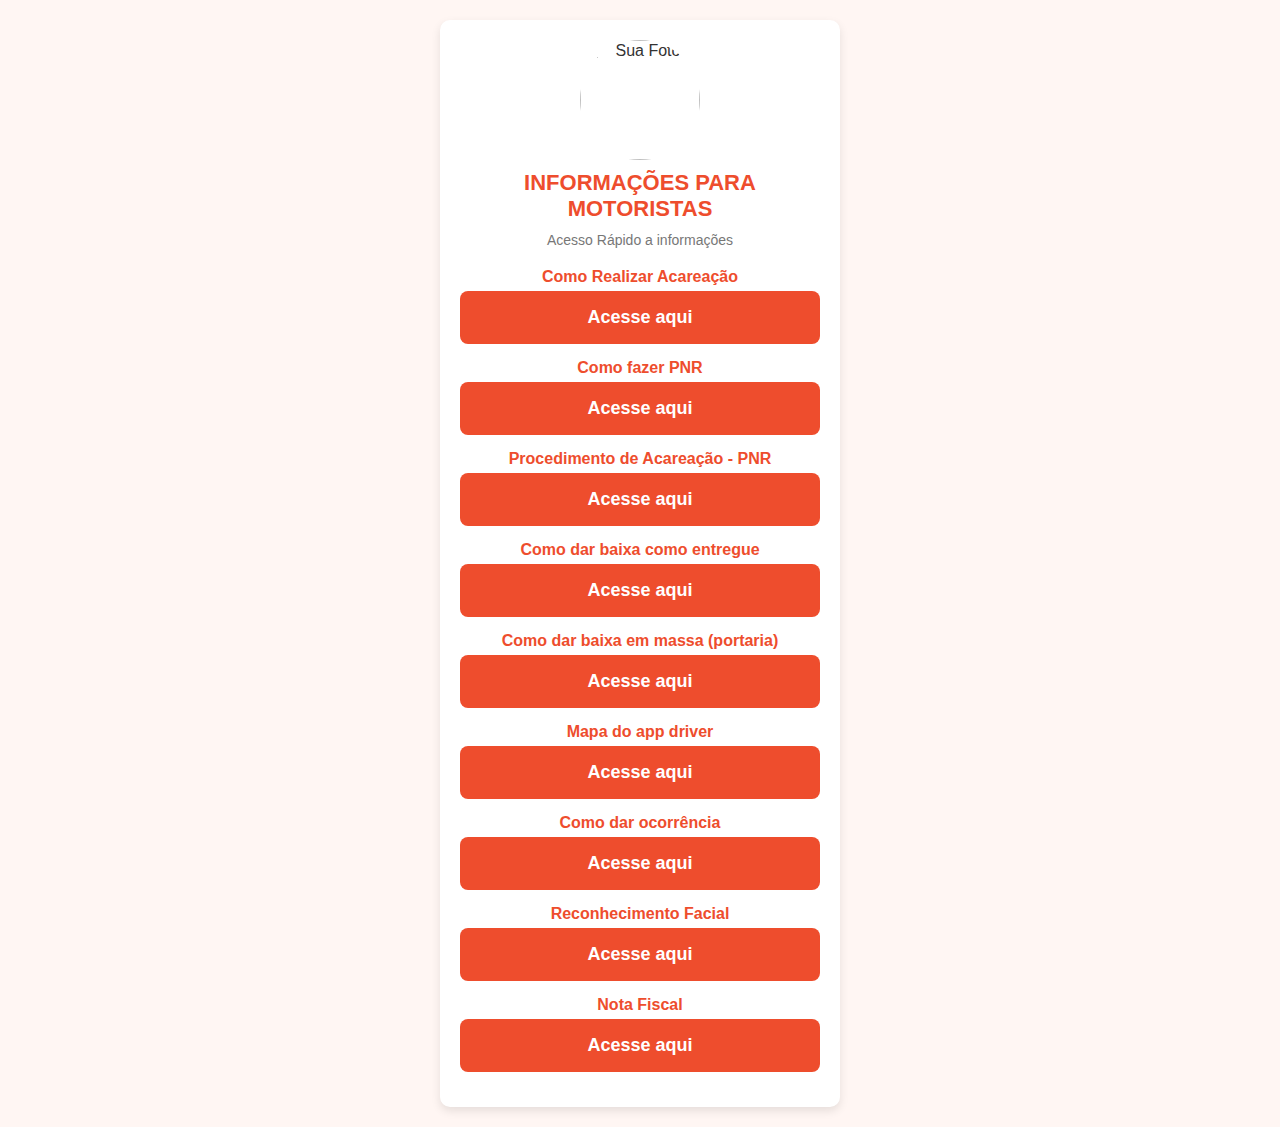
==== index.html @ efb64646 "Update index.html" ====
<html lang="pt-br">
<head>
    <meta charset="UTF-8">
    <meta name="viewport" content="width=device-width, initial-scale=1.0">
    <title> Spxownfleet</title>
    <link rel="icon" href="https://media0.giphy.com/media/lXm34U4LRVK8AhU0r3/200w.webp" type="image/png">
    <style>
        * {
            margin: 0;
            padding: 0;
            box-sizing: border-box;
            font-family: 'Poppins', sans-serif;
        }

        body {
            background-color: #FFF6F3;
            color: #333;
            text-align: center;
            padding: 20px;
        }

        .container {
            max-width: 400px;
            margin: auto;
            background: white;
            padding: 20px;
            border-radius: 10px;
            box-shadow: 0px 4px 10px rgba(0, 0, 0, 0.1);
        }

        .profile img {
            width: 120px;
            height: 120px;
            border-radius: 50%;
        }

        .profile h1 {
            font-size: 22px;
            margin: 10px 0;
            color: #EE4D2D;
        }

        .description {
            font-size: 14px;
            color: #777;
            margin-bottom: 20px;
        }

        .link-group {
            margin: 15px 0;
        }

        .link-group p {
            font-size: 16px;
            font-weight: bold;
            color: #EE4D2D;
        }

        .link-group a {
            display: block;
            background: #EE4D2D;
            color: white;
            padding: 16px;
            margin-top: 5px;
            border-radius: 8px;
            text-decoration: none;
            font-size: 18px;
            font-weight: bold;
            transition: 0.3s;
        }

        .link-group a:hover {
            background: #CC3C24;
        }

        @media (max-width: 480px) {
            body {
                padding: 10px;
            }
            .container {
                padding: 15px;
            }
        }
    </style>
</head>
<body>
  <div class="container">
    <div class="profile">
        <img src="https://tangerin.vteximg.com.br/arquivos/ids/161979/Shopito-Klabin_Prancheta.png?v=638076940353030000" alt="Sua Foto">
        <h1>INFORMAÇÕES PARA MOTORISTAS</h1>
        <p class="description">Acesso Rápido a informações</p>
    </div>

    <div class="link-group">
        <p class="link-title">Como Realizar Acareação</p>
        <a href="https://drive.google.com/file/d/1lJZkqO9ano15ecO2Tp-c7qy1g4qpDiMr/view?usp=drive_link" target="_blank">Acesse aqui</a>
    </div>

    <div class="link-group">
        <p class="link-title">Como fazer PNR</p>
        <a href="https://drive.google.com/file/d/1IizIjkHjTQ6kkNxSV2yHk0jc_wfJBRO-/view?usp=drive_link" target="_blank">Acesse aqui</a>
    </div>

    <div class="link-group">
      <p class="link-title"> Procedimento de Acareação - PNR </p>
      <a href="textopnr.html">Acesse aqui</a>
    </div>

    <div class="link-group">
        <p class="link-title">Como dar baixa como entregue</p>
        <a href="https://drive.google.com/file/d/1qjQTJ8KDQjPzUCgcMM-8VMMvrJglCpMu/view?usp=drive_link" target="_blank">Acesse aqui</a>
    </div>
    
      <div class="link-group">
        <p class="link-title">Como dar baixa em massa (portaria)</p>
        <a href="https://www.youtube.com/shorts/KVgFpVQs5z0" target="_blank">Acesse aqui</a>
    </div>

    <div class="link-group">
        <p class="link-title">Mapa do app driver</p>
        <a href="https://drive.google.com/file/d/1-Jny3cU3DjCZK2Mk9rAbqpsn5YFXkGJX/view?usp=drive_link" target="_blank">Acesse aqui</a>
    </div>

    <div class="link-group">
        <p class="link-title">Como dar ocorrência</p>
        <a href="https://drive.google.com/file/d/1-dSLMbCWVIzHAIUzdJy8FCXXQvQ0xAqx/view?usp=drive_link" target="_blank">Acesse aqui</a>
    </div>

    <div class="link-group">
        <p class="link-title">Reconhecimento Facial</p>
        <a href="https://drive.google.com/file/d/1x9Hfkxuorj8GtZo0MDGfhLYiLQplgoEK/view?usp=drive_link" target="_blank">Acesse aqui</a>
    </div>

    <div class="link-group">
        <p class="link-title">Nota Fiscal</p>
        <a href="https://drive.google.com/file/d/1hFtjrHLozp_uKu_3Aq4sefxnU8eheiln/view?usp=sharing" target="_blank">Acesse aqui</a>
    </div>
</div>
</body>
</html>
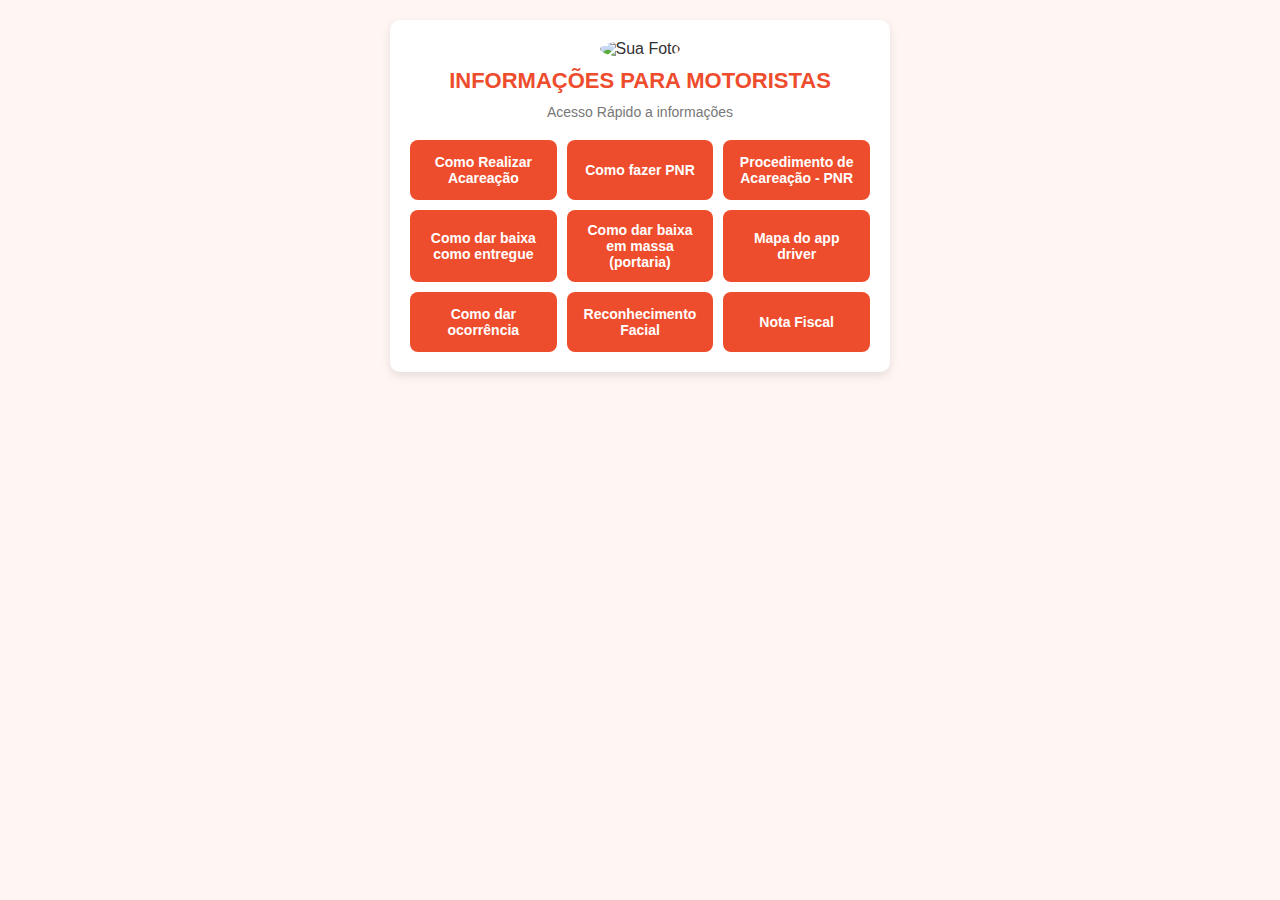
==== commit 7bd8af9b: "Update index.html" ====
--- a/index.html
+++ b/index.html
@@ -1,8 +1,9 @@
+<!DOCTYPE html>
 <html lang="pt-br">
 <head>
     <meta charset="UTF-8">
     <meta name="viewport" content="width=device-width, initial-scale=1.0">
-    <title> Spxownfleet</title>
+    <title>Spxownfleet</title>
     <link rel="icon" href="https://media0.giphy.com/media/lXm34U4LRVK8AhU0r3/200w.webp" type="image/png">
     <style>
         * {
@@ -20,7 +21,7 @@
         }
 
         .container {
-            max-width: 400px;
+            max-width: 500px;
             margin: auto;
             background: white;
             padding: 20px;
@@ -46,39 +47,38 @@
             margin-bottom: 20px;
         }
 
-        .link-group {
-            margin: 15px 0;
+        .grid-container {
+            display: grid;
+            grid-template-columns: repeat(3, 1fr);
+            gap: 10px;
+            margin-top: 20px;
         }
 
-        .link-group p {
-            font-size: 16px;
+        .grid-item {
+            background: #EE4D2D;
+            color: white;
+            padding: 12px;
+            border-radius: 8px;
+            text-decoration: none;
+            font-size: 14px;
             font-weight: bold;
-            color: #EE4D2D;
+            display: flex;
+            align-items: center;
+            justify-content: center;
+            text-align: center;
+            min-height: 60px; /* Garante espaço suficiente para o texto */
+            transition: 0.3s;
+            word-wrap: break-word; /* Quebra o texto se necessário */
+            white-space: normal; /* Permite quebras de linha */
         }
 
-        .link-group a {
-            display: block;
-            background: #EE4D2D;
-            color: white;
-            padding: 16px;
-            margin-top: 5px;
-            border-radius: 8px;
-            text-decoration: none;
-            font-size: 18px;
-            font-weight: bold;
-            transition: 0.3s;
-        }
-
-        .link-group a:hover {
+        .grid-item:hover {
             background: #CC3C24;
         }
 
         @media (max-width: 480px) {
-            body {
-                padding: 10px;
-            }
-            .container {
-                padding: 15px;
+            .grid-container {
+                grid-template-columns: repeat(2, 1fr); /* Em telas menores, 2 colunas */
             }
         }
     </style>
@@ -91,50 +91,17 @@
         <p class="description">Acesso Rápido a informações</p>
     </div>
 
-    <div class="link-group">
-        <p class="link-title">Como Realizar Acareação</p>
-        <a href="https://drive.google.com/file/d/1lJZkqO9ano15ecO2Tp-c7qy1g4qpDiMr/view?usp=drive_link" target="_blank">Acesse aqui</a>
+    <div class="grid-container">
+        <a class="grid-item" href="https://drive.google.com/file/d/1lJZkqO9ano15ecO2Tp-c7qy1g4qpDiMr/view?usp=drive_link" target="_blank">Como Realizar Acareação</a>
+        <a class="grid-item" href="https://drive.google.com/file/d/1IizIjkHjTQ6kkNxSV2yHk0jc_wfJBRO-/view?usp=drive_link" target="_blank">Como fazer PNR</a>
+        <a class="grid-item" href="textopnr.html">Procedimento de Acareação - PNR</a>
+        <a class="grid-item" href="https://drive.google.com/file/d/1qjQTJ8KDQjPzUCgcMM-8VMMvrJglCpMu/view?usp=drive_link" target="_blank">Como dar baixa como entregue</a>
+        <a class="grid-item" href="https://www.youtube.com/shorts/KVgFpVQs5z0" target="_blank">Como dar baixa em massa (portaria)</a>
+        <a class="grid-item" href="https://drive.google.com/file/d/1-Jny3cU3DjCZK2Mk9rAbqpsn5YFXkGJX/view?usp=drive_link" target="_blank">Mapa do app driver</a>
+        <a class="grid-item" href="https://drive.google.com/file/d/1-dSLMbCWVIzHAIUzdJy8FCXXQvQ0xAqx/view?usp=drive_link" target="_blank">Como dar ocorrência</a>
+        <a class="grid-item" href="https://drive.google.com/file/d/1x9Hfkxuorj8GtZo0MDGfhLYiLQplgoEK/view?usp=drive_link" target="_blank">Reconhecimento Facial</a>
+        <a class="grid-item" href="https://drive.google.com/file/d/1hFtjrHLozp_uKu_3Aq4sefxnU8eheiln/view?usp=sharing" target="_blank">Nota Fiscal</a>
     </div>
-
-    <div class="link-group">
-        <p class="link-title">Como fazer PNR</p>
-        <a href="https://drive.google.com/file/d/1IizIjkHjTQ6kkNxSV2yHk0jc_wfJBRO-/view?usp=drive_link" target="_blank">Acesse aqui</a>
-    </div>
-
-    <div class="link-group">
-      <p class="link-title"> Procedimento de Acareação - PNR </p>
-      <a href="textopnr.html">Acesse aqui</a>
-    </div>
-
-    <div class="link-group">
-        <p class="link-title">Como dar baixa como entregue</p>
-        <a href="https://drive.google.com/file/d/1qjQTJ8KDQjPzUCgcMM-8VMMvrJglCpMu/view?usp=drive_link" target="_blank">Acesse aqui</a>
-    </div>
-    
-      <div class="link-group">
-        <p class="link-title">Como dar baixa em massa (portaria)</p>
-        <a href="https://www.youtube.com/shorts/KVgFpVQs5z0" target="_blank">Acesse aqui</a>
-    </div>
-
-    <div class="link-group">
-        <p class="link-title">Mapa do app driver</p>
-        <a href="https://drive.google.com/file/d/1-Jny3cU3DjCZK2Mk9rAbqpsn5YFXkGJX/view?usp=drive_link" target="_blank">Acesse aqui</a>
-    </div>
-
-    <div class="link-group">
-        <p class="link-title">Como dar ocorrência</p>
-        <a href="https://drive.google.com/file/d/1-dSLMbCWVIzHAIUzdJy8FCXXQvQ0xAqx/view?usp=drive_link" target="_blank">Acesse aqui</a>
-    </div>
-
-    <div class="link-group">
-        <p class="link-title">Reconhecimento Facial</p>
-        <a href="https://drive.google.com/file/d/1x9Hfkxuorj8GtZo0MDGfhLYiLQplgoEK/view?usp=drive_link" target="_blank">Acesse aqui</a>
-    </div>
-
-    <div class="link-group">
-        <p class="link-title">Nota Fiscal</p>
-        <a href="https://drive.google.com/file/d/1hFtjrHLozp_uKu_3Aq4sefxnU8eheiln/view?usp=sharing" target="_blank">Acesse aqui</a>
-    </div>
-</div>
+  </div>
 </body>
 </html>
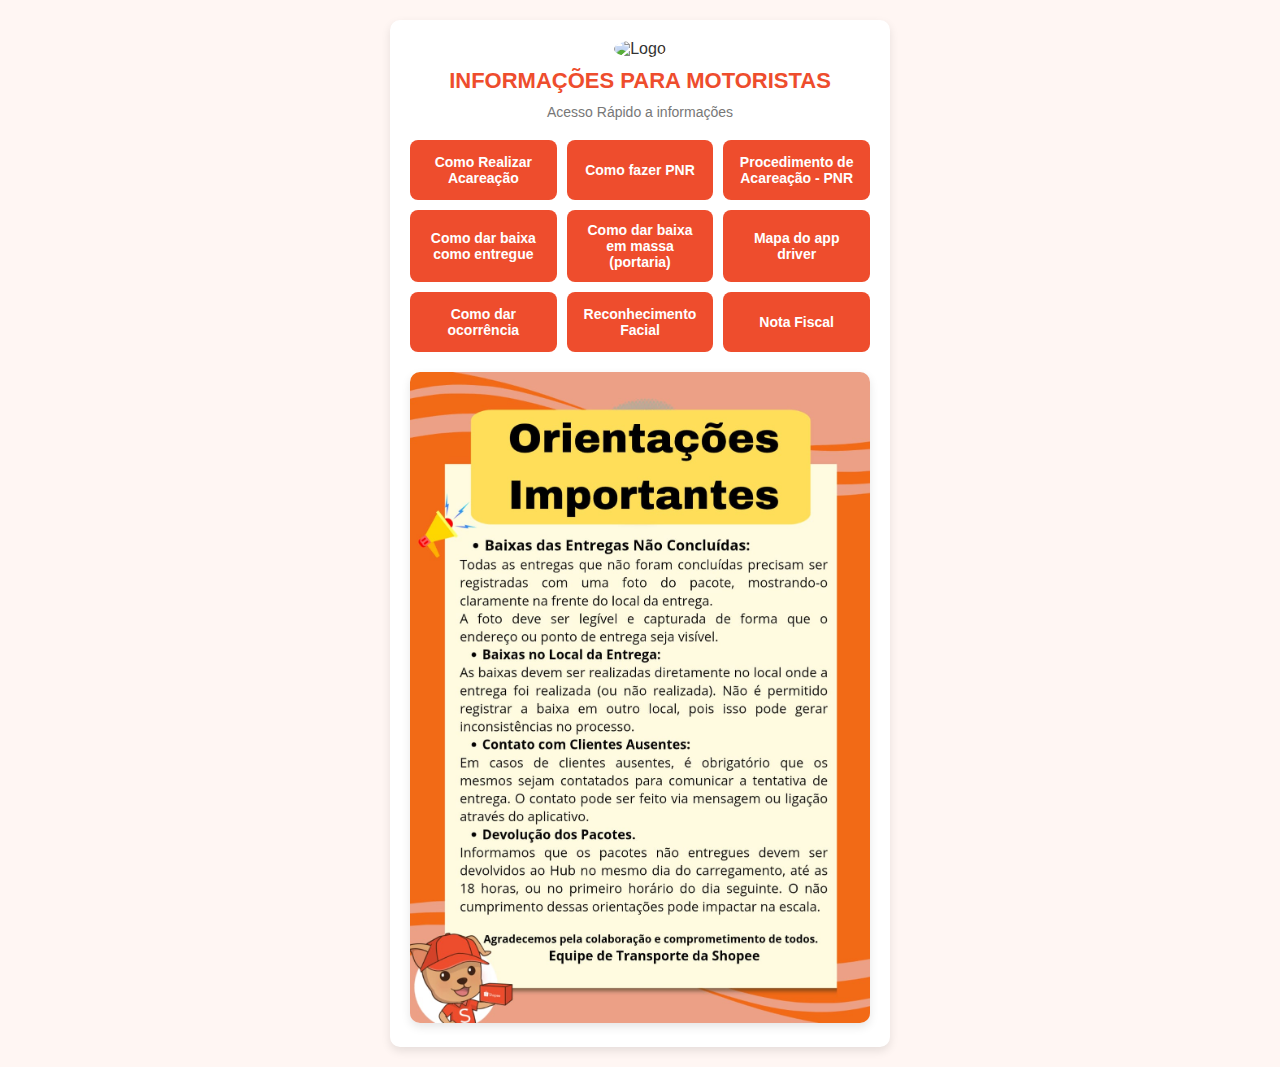
==== commit 1fe221b6: "Update index.html" ====
--- a/index.html
+++ b/index.html
@@ -54,7 +54,7 @@
             margin-top: 20px;
         }
 
-        .grid-item {
+        .grid-item, .info-button {
             background: #EE4D2D;
             color: white;
             padding: 12px;
@@ -66,19 +66,30 @@
             align-items: center;
             justify-content: center;
             text-align: center;
-            min-height: 60px; /* Garante espaço suficiente para o texto */
+            min-height: 60px;
             transition: 0.3s;
-            word-wrap: break-word; /* Quebra o texto se necessário */
-            white-space: normal; /* Permite quebras de linha */
+            word-wrap: break-word;
+            white-space: normal;
         }
 
-        .grid-item:hover {
+        .grid-item:hover, .info-button:hover {
             background: #CC3C24;
+        }
+
+        .additional-info {
+            margin-top: 20px;
+        }
+
+        .flyer {
+            margin-top: 20px;
+            width: 100%;
+            border-radius: 10px;
+            box-shadow: 0px 4px 10px rgba(0, 0, 0, 0.1);
         }
 
         @media (max-width: 480px) {
             .grid-container {
-                grid-template-columns: repeat(2, 1fr); /* Em telas menores, 2 colunas */
+                grid-template-columns: repeat(2, 1fr);
             }
         }
     </style>
@@ -86,7 +97,7 @@
 <body>
   <div class="container">
     <div class="profile">
-        <img src="https://tangerin.vteximg.com.br/arquivos/ids/161979/Shopito-Klabin_Prancheta.png?v=638076940353030000" alt="Sua Foto">
+        <img src="https://tangerin.vteximg.com.br/arquivos/ids/161979/Shopito-Klabin_Prancheta.png?v=638076940353030000" alt="Logo">
         <h1>INFORMAÇÕES PARA MOTORISTAS</h1>
         <p class="description">Acesso Rápido a informações</p>
     </div>
@@ -102,6 +113,7 @@
         <a class="grid-item" href="https://drive.google.com/file/d/1x9Hfkxuorj8GtZo0MDGfhLYiLQplgoEK/view?usp=drive_link" target="_blank">Reconhecimento Facial</a>
         <a class="grid-item" href="https://drive.google.com/file/d/1hFtjrHLozp_uKu_3Aq4sefxnU8eheiln/view?usp=sharing" target="_blank">Nota Fiscal</a>
     </div>
+    <img class="flyer" src="panfleto.jpeg" alt="Panfleto Informativo">
   </div>
 </body>
 </html>
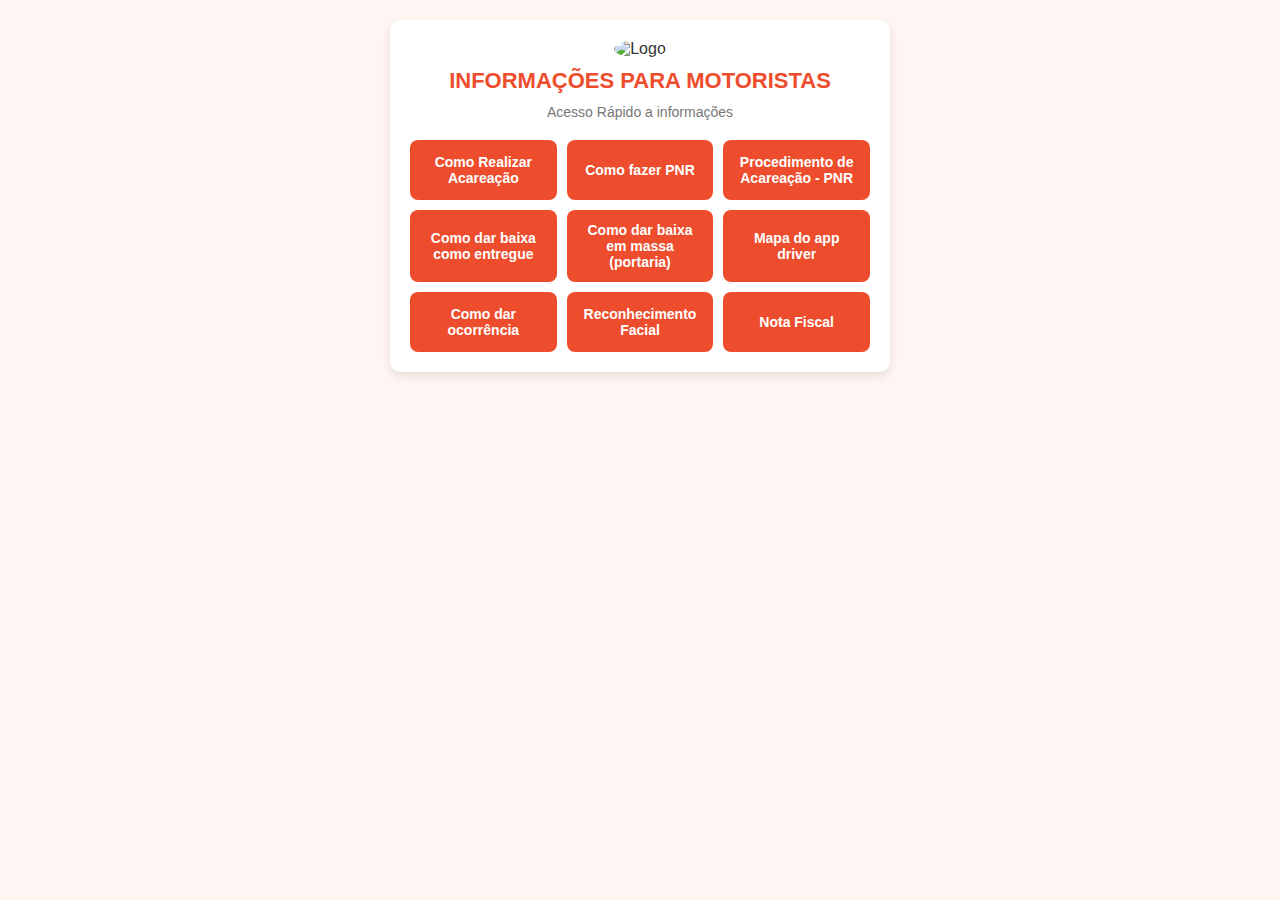
==== commit 2ab658be: "Update index.html" ====
--- a/index.html
+++ b/index.html
@@ -113,7 +113,5 @@
         <a class="grid-item" href="https://drive.google.com/file/d/1x9Hfkxuorj8GtZo0MDGfhLYiLQplgoEK/view?usp=drive_link" target="_blank">Reconhecimento Facial</a>
         <a class="grid-item" href="https://drive.google.com/file/d/1hFtjrHLozp_uKu_3Aq4sefxnU8eheiln/view?usp=sharing" target="_blank">Nota Fiscal</a>
     </div>
-    <img class="flyer" src="panfleto.jpeg" alt="Panfleto Informativo">
-  </div>
 </body>
 </html>
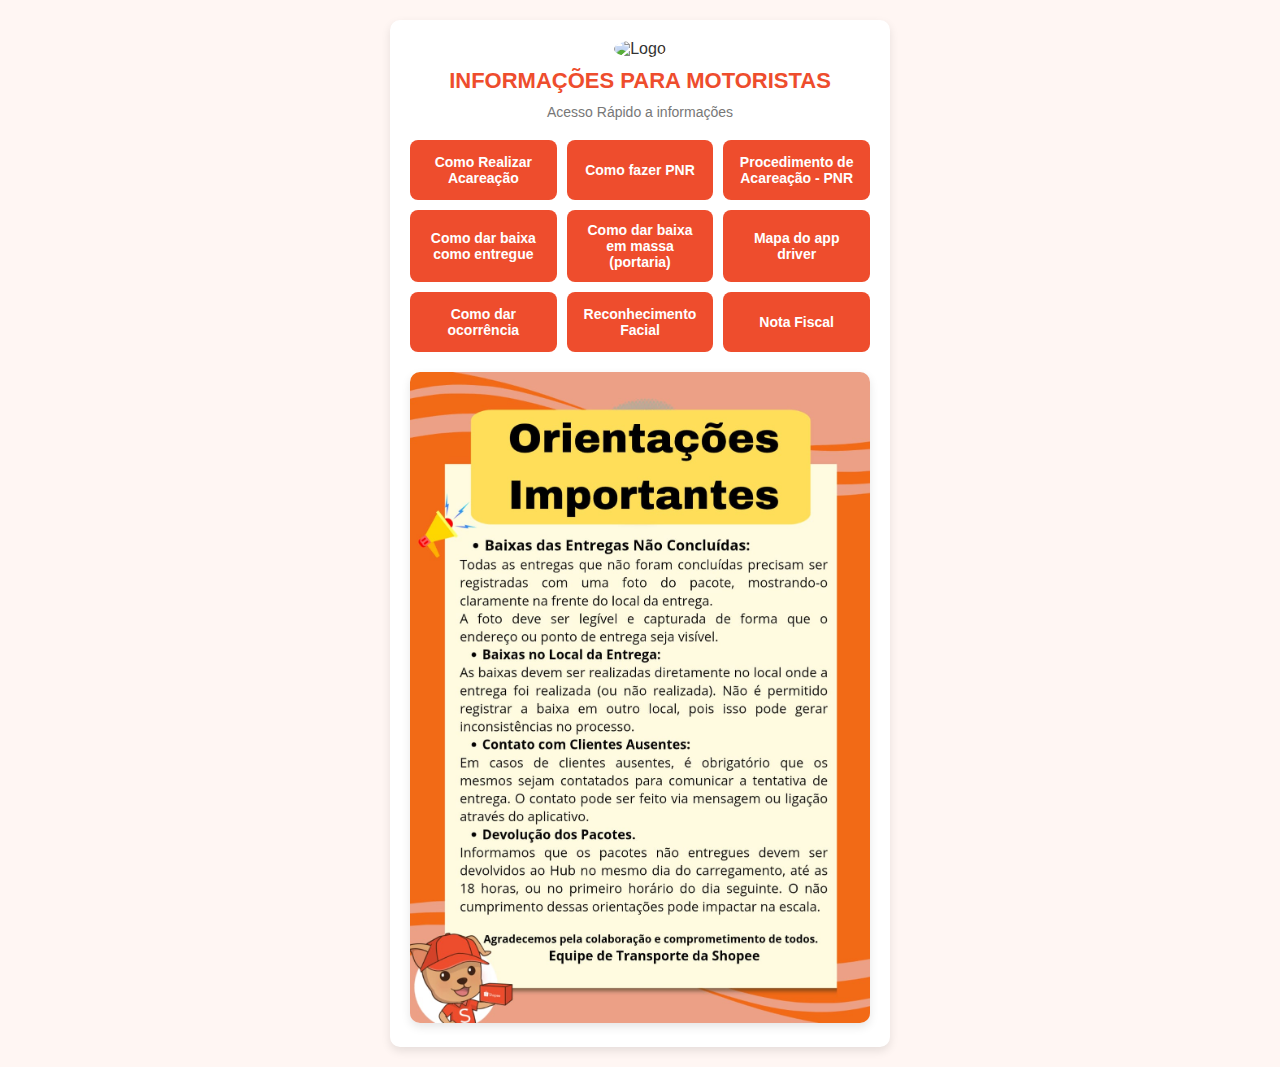
==== commit 13ac5689: "Update index.html" ====
--- a/index.html
+++ b/index.html
@@ -113,5 +113,7 @@
         <a class="grid-item" href="https://drive.google.com/file/d/1x9Hfkxuorj8GtZo0MDGfhLYiLQplgoEK/view?usp=drive_link" target="_blank">Reconhecimento Facial</a>
         <a class="grid-item" href="https://drive.google.com/file/d/1hFtjrHLozp_uKu_3Aq4sefxnU8eheiln/view?usp=sharing" target="_blank">Nota Fiscal</a>
     </div>
+        <img class="flyer" src="panfleto.jpeg" alt="Panfleto Informativo">
+  </div>
 </body>
 </html>
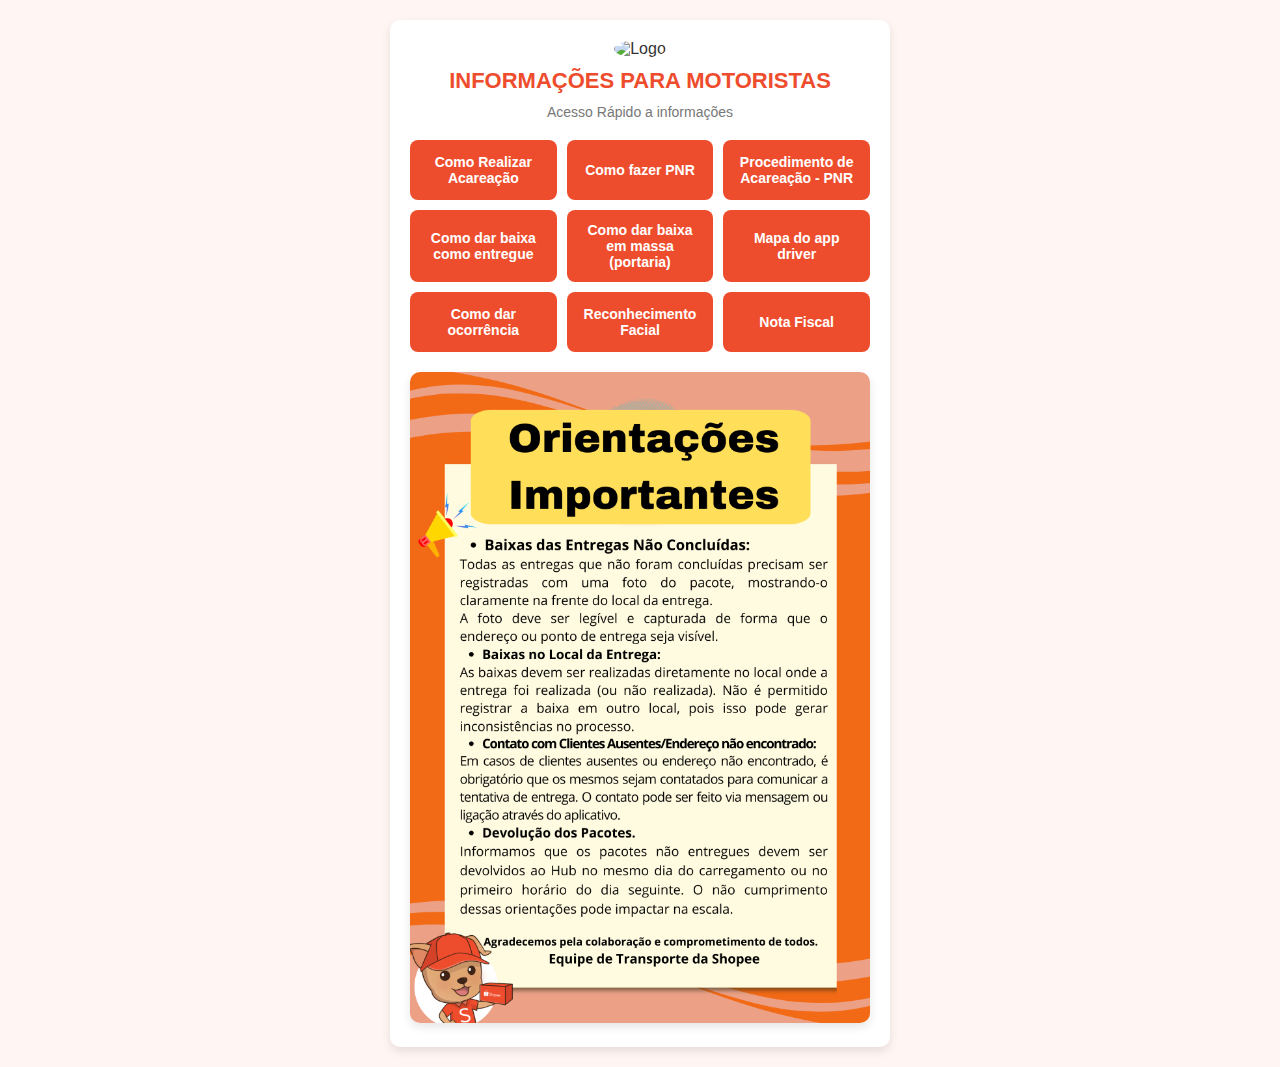
==== commit a4f3c324: "Update index.html" ====
--- a/index.html
+++ b/index.html
@@ -113,7 +113,7 @@
         <a class="grid-item" href="https://drive.google.com/file/d/1x9Hfkxuorj8GtZo0MDGfhLYiLQplgoEK/view?usp=drive_link" target="_blank">Reconhecimento Facial</a>
         <a class="grid-item" href="https://drive.google.com/file/d/1hFtjrHLozp_uKu_3Aq4sefxnU8eheiln/view?usp=sharing" target="_blank">Nota Fiscal</a>
     </div>
-        <img class="flyer" src="panfleto.jpeg" alt="Panfleto Informativo">
+        <img class="flyer" src="panfleto.png" alt="Panfleto Informativo">
   </div>
 </body>
 </html>
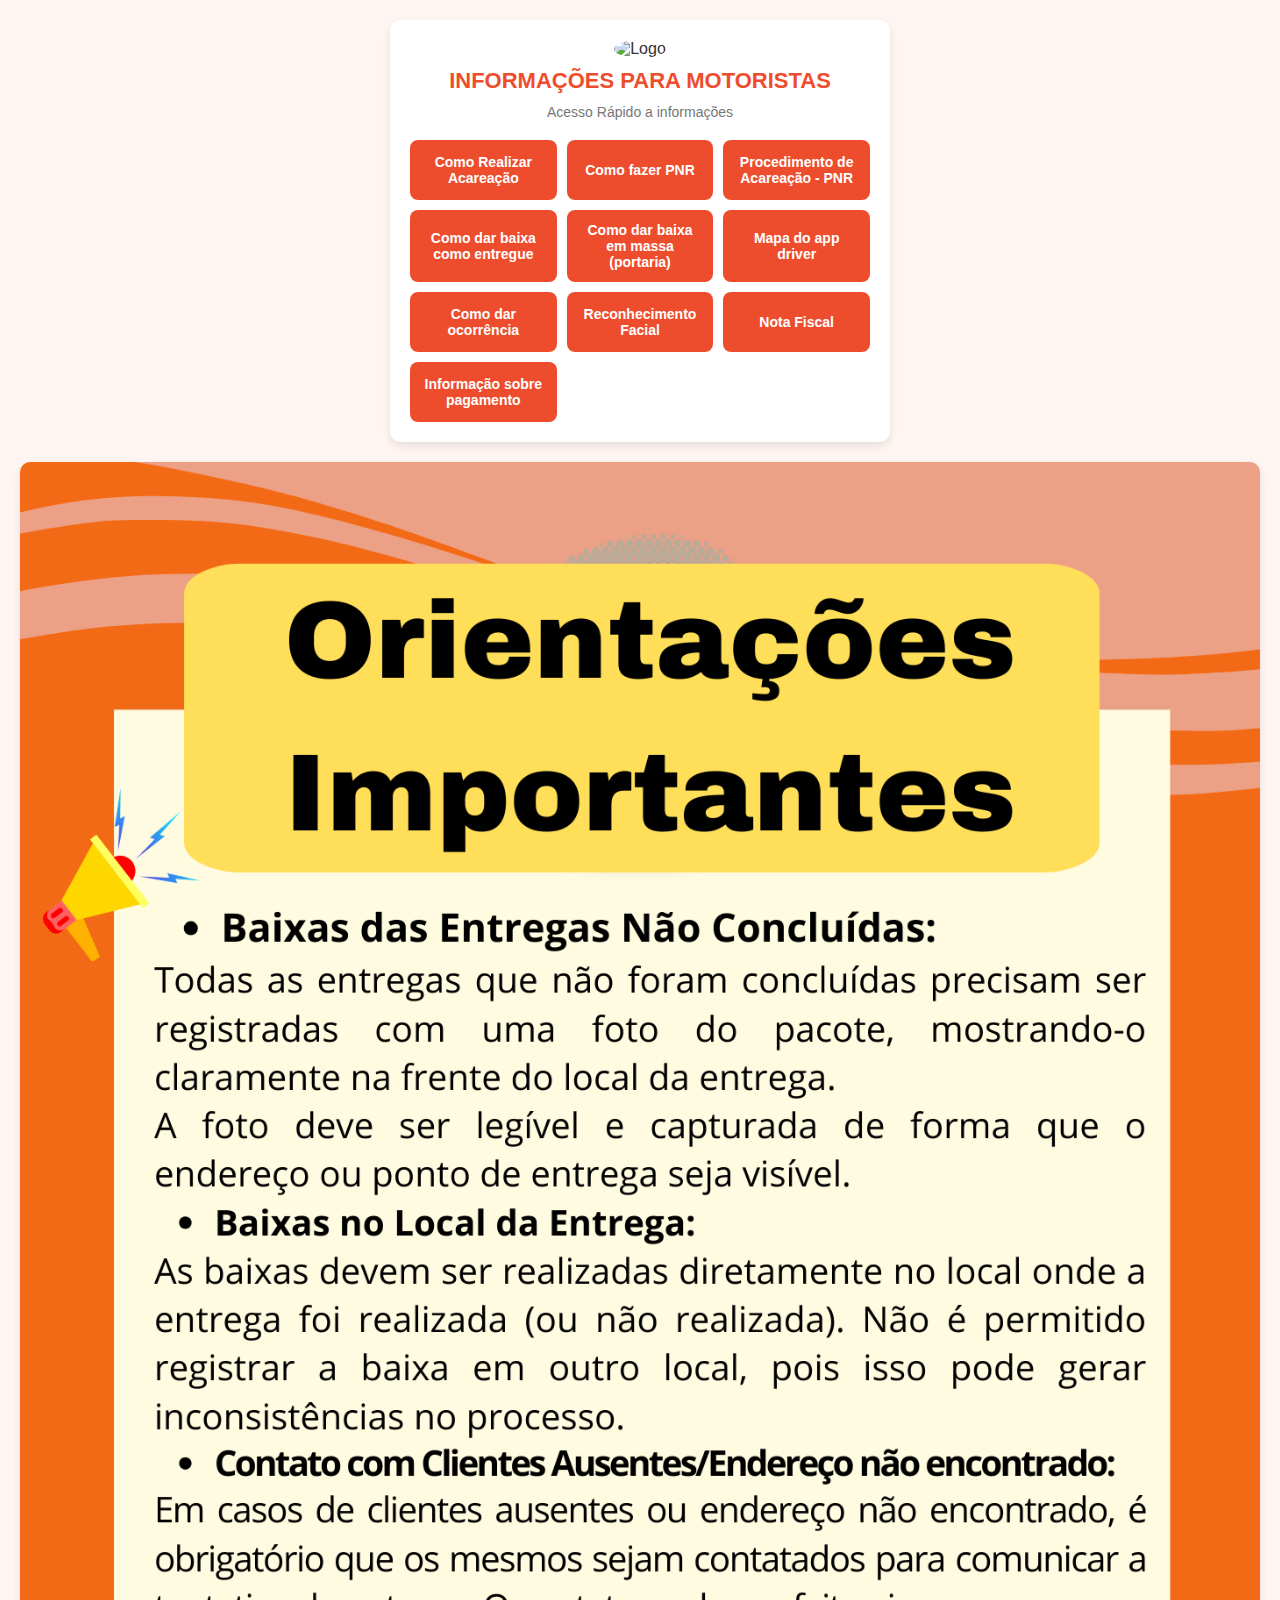
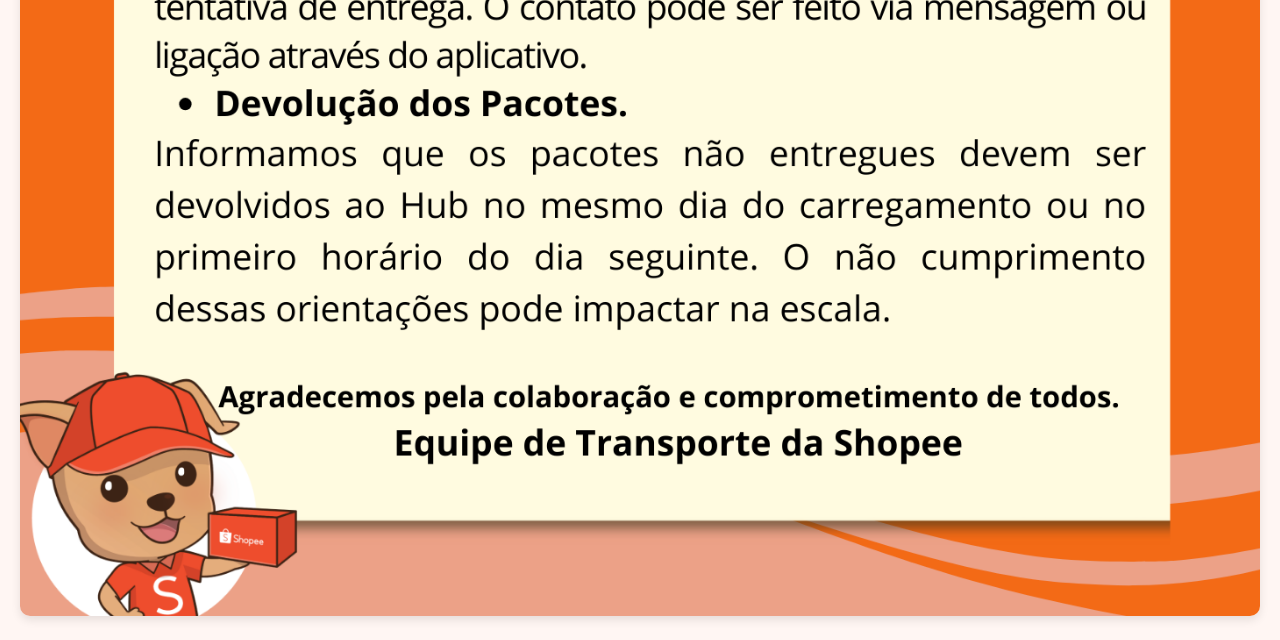
==== commit 38a4f4f8: "Update index.html" ====
--- a/index.html
+++ b/index.html
@@ -112,6 +112,8 @@
         <a class="grid-item" href="https://drive.google.com/file/d/1-dSLMbCWVIzHAIUzdJy8FCXXQvQ0xAqx/view?usp=drive_link" target="_blank">Como dar ocorrência</a>
         <a class="grid-item" href="https://drive.google.com/file/d/1x9Hfkxuorj8GtZo0MDGfhLYiLQplgoEK/view?usp=drive_link" target="_blank">Reconhecimento Facial</a>
         <a class="grid-item" href="https://drive.google.com/file/d/1hFtjrHLozp_uKu_3Aq4sefxnU8eheiln/view?usp=sharing" target="_blank">Nota Fiscal</a>
+        <a class="grid-item" href="https://drive.google.com/file/d/1negYeManwFCmJaonUA63t4PG00IHes4p/view?usp=sharing" target="_blank">Informação sobre pagamento</a>
+    </div>
     </div>
         <img class="flyer" src="panfleto.png" alt="Panfleto Informativo">
   </div>
